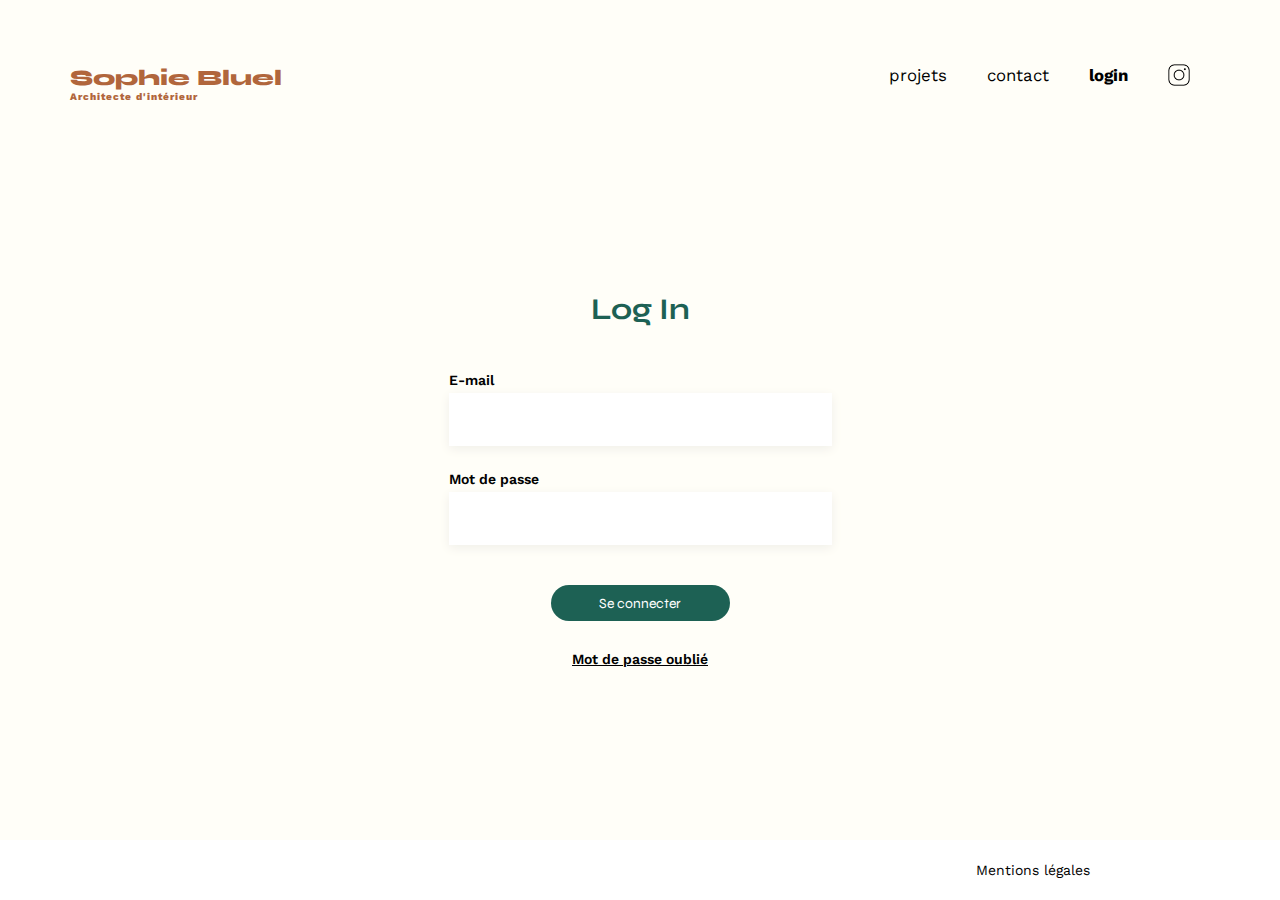
==== FrontEnd/login-page.html @ 764a3ac4 "Add login page style" ====
<!DOCTYPE html>
<html lang="fr">
    <head>
        <meta charset="UTF-8" />
        <title>Log in</title>
        <meta name="viewport" content="width=device-width, initial-scale=1.0" />
        <title>Document</title>
        <link rel="preconnect" href="https://fonts.googleapis.com" />
        <link rel="preconnect" href="https://fonts.gstatic.com" crossorigin />
        <link
            href="https://fonts.googleapis.com/css2?family=Syne:wght@700;800&family=Work+Sans&display=swap"
            rel="stylesheet"
        />
        <meta name="description" content="" />
        <link rel="stylesheet" href="./assets/login.css" />
        <script src="/FrontEnd/login.js" defer></script>
    </head>
    <body>
        <div class="container">
            <header>
                <h1>Sophie Bluel <span>Architecte d'intérieur</span></h1>
                <nav>
                    <ul>
                        <li>projets</li>
                        <li>contact</li>
                        <li id="login-bold">login</li>
                        <li>
                            <img
                                id="insta-img"
                                src="./assets/icons/instagram.png"
                                alt="Instagram"
                            />
                        </li>
                    </ul>
                </nav>
            </header>
            <main>
                <section class="login-container">
                    <h2 class="login-title">Log In</h2>
                    <form class="form-login" method="post" action="">
                        <div class="e-mail">
                            <label class="mail-label" for="e-mail"
                                >E-mail</label
                            >
                            <input type="text" id="e-mail" />
                        </div>
                        <div class="password">
                            <label class="password-label" for="password"
                                >Mot de passe</label
                            >
                            <input type="password" id="password" />
                        </div>
                        <input
                            id="connect-btn"
                            type="submit"
                            value="Se connecter"
                        />
                        <a class="password-oublié" href="#"
                            >Mot de passe oublié</a
                        >
                    </form>
                </section>
            </main>
        </div>
        <footer>
            <p>Mentions légales</p>
        </footer>
    </body>
</html>
---- FrontEnd/assets/login.css ----
body {
    font-family: 'Work Sans';
    font-size: 14px;
    background-color: #FFFEF8;
    margin: 0;
}

.container {
    max-width: 1140px;
    margin: 0 auto;
}

header {
    display: flex;
    justify-content: space-between;
    margin: 50px 0
}

h1 {
    display: flex;
    flex-direction: column;
    font-family: 'Syne';
    font-size: 22px;
    font-weight: 800;
    color: #B1663C
}

h1>span {
    font-family: 'Work Sans';
    font-size: 10px;
    letter-spacing: 0.1em;
    ;
}

nav ul {
    display: flex;
    align-items: center;
    list-style-type: none;

}

nav li {
    display: flex;
    align-items: center;
    cursor: pointer;
    padding: 0 20px;
    font-size: 1.2em;
}

#login-bold {
    font-weight: bold;
}

li:hover {
    color: #B1663C;
}

#insta-img {
    height: 22px;
    font-weight: bold;
}

.login-container {
    margin-top: 150px;
    display: flex;
    justify-content: center;
    align-items: center;
    flex-direction: column;
}

.login-title {
    font-size: 30px;
    font-family: 'Syne';
    color: #1D6154;
    margin-bottom: 45px;
}

.form-login {
    display: flex;
    align-items: center;
    flex-direction: column;
}

.e-mail, .password {
    display: flex;
    flex-direction: column;
}

.mail-label, .password-label {
    font-size: 14px;
    margin-bottom: 5px;
    font-family: 'Work Sans';
    font-weight: 600;
}

#e-mail, #password {
    border: none;
    height: 51px;
    width: 379px;
    box-shadow: 0px 3px 10px #F0EFE9;
    margin-bottom: 25px;
}

#connect-btn {
    cursor: pointer;
    font-family: 'Syne';
    color: white;
    background-color: #1D6154;
    font-size: 14px;
    border: none;
    height: 36px;
    display: flex;
    align-items: center;
    justify-content: center;
    border-radius: 40px;
    width: 179px;
    margin-top: 15px;
    margin-bottom: 30px;
}

.password-oublié {
    text-decoration: underline;
    color: black;
    font-family: 'Work Sans';
    font-weight: 600;
}

footer {
    background-color: white;
    position: fixed;
    bottom: 0;
    width: 100%;
    height: 60px;
    display: flex;
    align-items: center;
}


footer>p {
    position: absolute;
    right: 190px;
}
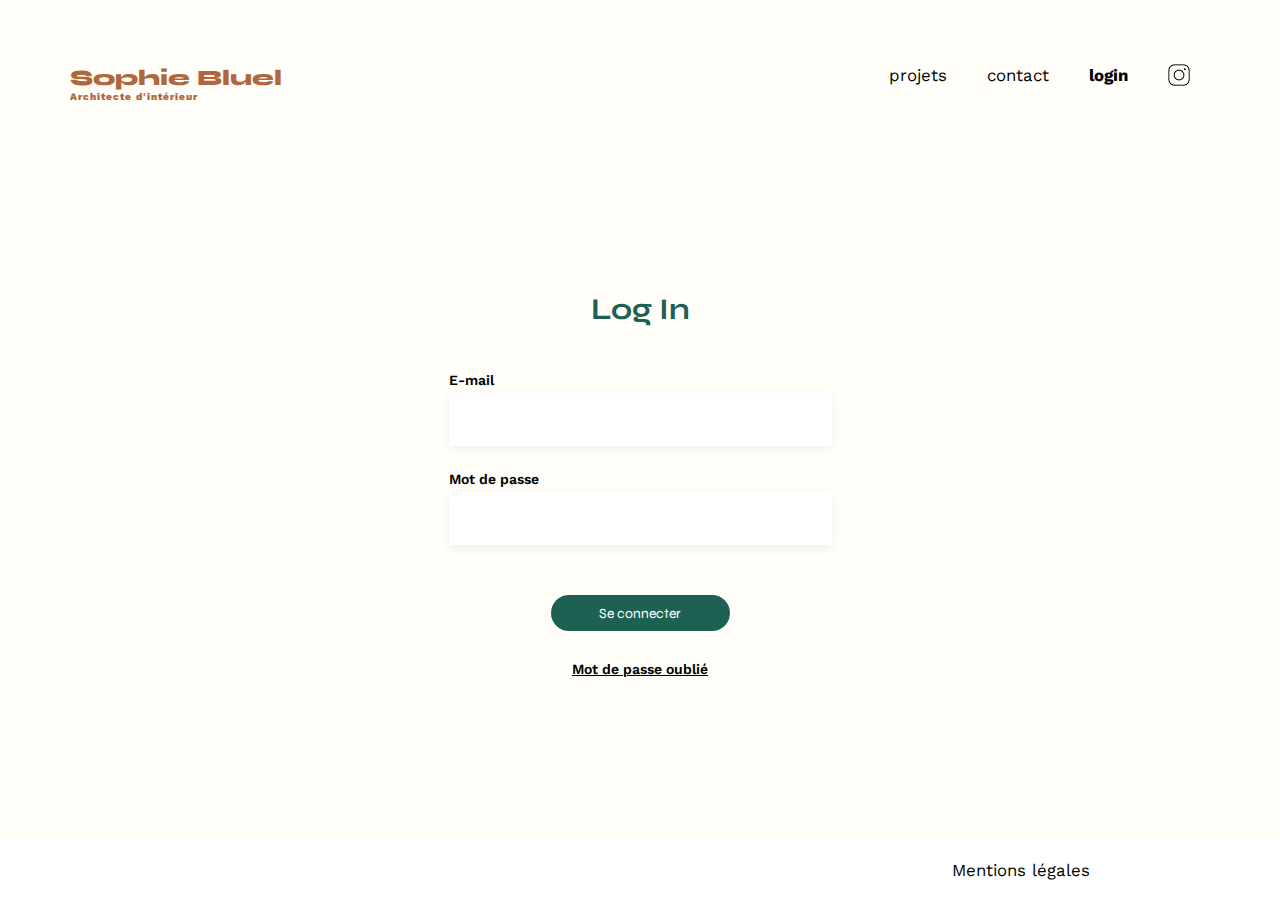
==== commit 33fe89fe: "Authentification fonctionnelle" ====
--- a/FrontEnd/login-page.html
+++ b/FrontEnd/login-page.html
@@ -18,7 +18,9 @@
     <body>
         <div class="container">
             <header>
-                <h1>Sophie Bluel <span>Architecte d'intérieur</span></h1>
+                <a class="title-link" href="./index.html">
+                    <h1>Sophie Bluel <span>Architecte d'intérieur</span></h1>
+                </a>
                 <nav>
                     <ul>
                         <li>projets</li>
@@ -42,13 +44,18 @@
                             <label class="mail-label" for="e-mail"
                                 >E-mail</label
                             >
-                            <input type="text" id="e-mail" />
+                            <input type="text" id="e-mail" name="email" />
                         </div>
                         <div class="password">
                             <label class="password-label" for="password"
                                 >Mot de passe</label
                             >
-                            <input type="password" id="password" />
+                            <input
+                                type="password"
+                                id="password"
+                                name="mot-de-passe"
+                            />
+                            <span class="wrong-info"></span>
                         </div>
                         <input
                             id="connect-btn"
--- a/FrontEnd/assets/login.css
+++ b/FrontEnd/assets/login.css
@@ -23,6 +23,10 @@
     font-size: 22px;
     font-weight: 800;
     color: #B1663C
+}
+
+.title-link {
+    text-decoration: none;
 }
 
 h1>span {
@@ -101,6 +105,14 @@
     margin-bottom: 25px;
 }
 
+.wrong-info {
+    display: flex;
+    justify-content: center;
+    color: red;
+    font-weight: bold;
+    margin-bottom: 10px;
+}
+
 #connect-btn {
     cursor: pointer;
     font-family: 'Syne';
@@ -139,4 +151,10 @@
 footer>p {
     position: absolute;
     right: 190px;
+    font-size: 1.2em;
+}
+
+footer>p:hover {
+    color: #B1663C;
+    cursor: pointer;
 }